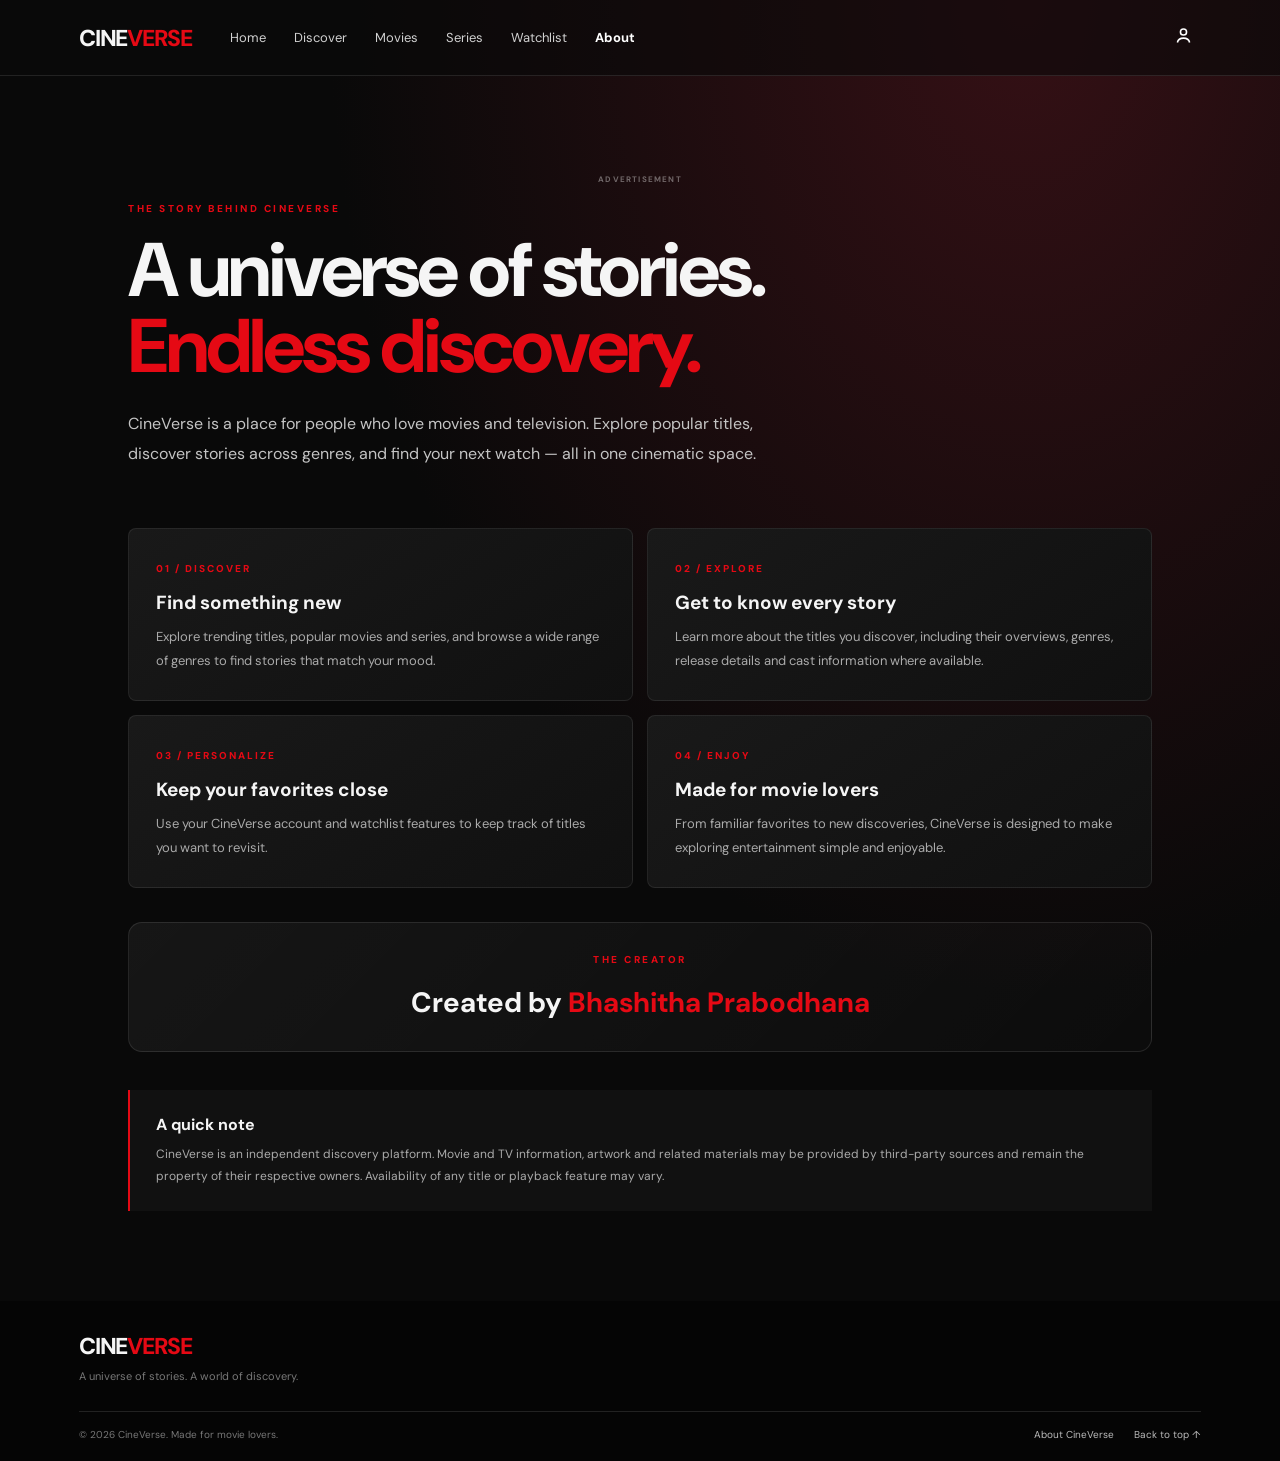
==== about.html @ 7f690346 "Style CineVerse creator credit" ====
<!doctype html>
<html lang="en">
<head>
  <meta charset="UTF-8">
  <meta name="viewport" content="width=device-width, initial-scale=1.0">
  <meta name="theme-color" content="#090909">
  <meta name="description" content="Learn about CineVerse, a place to discover movies, TV series and stories worth exploring.">
  <meta name="robots" content="index,follow">
  <title>About CineVerse | A Universe of Stories</title>
  <link rel="canonical" href="https://bprabod.github.io/CineVerse/about.html">
  <link rel="preconnect" href="https://fonts.googleapis.com">
  <link rel="preconnect" href="https://fonts.gstatic.com" crossorigin>
  <link href="https://fonts.googleapis.com/css2?family=DM+Sans:wght@400;500;600;700;800&display=swap" rel="stylesheet">
  <link rel="icon" type="image/svg+xml" href="favicon.svg?v=6">
  <link rel="stylesheet" href="style.css?v=about-page-1">
  <script defer src="native-ads.js?v=mobile-ad-layout-1"></script>

  <style>
    /* Keep About navigation on the same row as the CineVerse logo. */
    .about-header {
      display: flex;
      flex-wrap: nowrap;
      align-items: center;
      justify-content: flex-start;
      min-width: 0;
      gap: clamp(14px, 3vw, 48px);
    }
    .about-header > .brand { flex: 0 0 auto; }
    .about-header .main-nav {
      display: flex;
      flex: 1 1 auto;
      flex-wrap: nowrap;
      align-items: center;
      min-width: 0;
      margin: 0 auto 0 0;
      overflow-x: auto;
      overflow-y: hidden;
      white-space: nowrap;
      scrollbar-width: none;
    }
    .about-header .main-nav::-webkit-scrollbar { display: none; }
    .about-header .main-nav a:nth-child(3),
    .about-header .main-nav a:nth-child(4) { display: inline; }
    .about-header .header-actions { flex: 0 0 auto; margin-left: auto; }
    @media (max-width: 760px) {
      .about-header { gap: 14px; }
      .about-header .main-nav { gap: 14px; font-size: 11px; }
      .about-header .main-nav a:nth-child(3),
      .about-header .main-nav a:nth-child(4) { display: inline; }
    }
    .about-creator {
      margin: 34px 0;
      padding: 30px 24px;
      text-align: center;
      border: 1px solid rgba(255,255,255,.1);
      border-radius: 14px;
      background: linear-gradient(135deg, rgba(255,255,255,.055), rgba(255,255,255,.015));
    }
    .about-creator h2 { margin: 8px 0 0; font-size: clamp(20px, 3vw, 28px); }
    .about-creator h2 span { color: var(--accent, #e50914); }
    @media (max-width: 480px) {
      .about-header { gap: 10px; }
      .about-header .brand { font-size: 17px; letter-spacing: -1px; }
      .about-header .main-nav { gap: 12px; font-size: 10px; }
      .about-header .header-actions .icon-button { padding: 5px; }
    }
  </style>
</head>
<body class="about-page">
  <header class="about-header">
    <a class="brand" href="index.html" aria-label="CineVerse home">CINE<span>VERSE</span></a>
    <nav class="main-nav" aria-label="Main navigation">
      <a href="index.html">Home</a>
      <a href="index.html#trending">Discover</a>
      <a href="index.html#movies">Movies</a>
      <a href="index.html#series">Series</a>
      <a href="watchlist.html">Watchlist</a>
      <a class="active" href="about.html" aria-current="page">About</a>
    </nav>
    <div class="header-actions">
      <a class="icon-button" id="accountLink" href="account.html" aria-label="My profile" title="My profile"><svg viewBox="0 0 24 24" aria-hidden="true"><circle cx="12" cy="8" r="3.5"></circle><path d="M5 20c.8-3.4 3.2-5 7-5s6.2 1.6 7 5"></path></svg></a>
    </div>
  </header>
  <main class="about-main">
    <section class="about-intro">
      <p class="about-eyebrow">THE STORY BEHIND CINEVERSE</p>
      <h1>A universe of stories.<br><span>Endless discovery.</span></h1>
      <p class="about-lead">CineVerse is a place for people who love movies and television. Explore popular titles, discover stories across genres, and find your next watch — all in one cinematic space.</p>
    </section>
    <section class="about-grid" aria-label="About CineVerse">
      <article class="about-card">
        <span class="about-number">01 / DISCOVER</span>
        <h2>Find something new</h2>
        <p>Explore trending titles, popular movies and series, and browse a wide range of genres to find stories that match your mood.</p>
      </article>
      <article class="about-card">
        <span class="about-number">02 / EXPLORE</span>
        <h2>Get to know every story</h2>
        <p>Learn more about the titles you discover, including their overviews, genres, release details and cast information where available.</p>
      </article>
      <article class="about-card">
        <span class="about-number">03 / PERSONALIZE</span>
        <h2>Keep your favorites close</h2>
        <p>Use your CineVerse account and watchlist features to keep track of titles you want to revisit.</p>
      </article>
      <article class="about-card">
        <span class="about-number">04 / ENJOY</span>
        <h2>Made for movie lovers</h2>
        <p>From familiar favorites to new discoveries, CineVerse is designed to make exploring entertainment simple and enjoyable.</p>
      </article>
    </section>
    <section class="about-creator" aria-label="CineVerse creator">
      <p class="about-eyebrow">THE CREATOR</p>
      <h2>Created by <span>Bhashitha Prabodhana</span></h2>
    </section>
    <aside class="about-note">
      <h2>A quick note</h2>
      <p>CineVerse is an independent discovery platform. Movie and TV information, artwork and related materials may be provided by third-party sources and remain the property of their respective owners. Availability of any title or playback feature may vary.</p>
    </aside>
  </main>
  <footer class="site-footer">
  <a class="brand" href="index.html">CINE<span>VERSE</span></a>
  <p>A universe of stories. A world of discovery.</p>
  <div class="footer-bottom">
    <span>© <span class="cineverse-year"></span> CineVerse. Made for movie lovers.</span>
    <div class="footer-links"><a href="about.html">About CineVerse</a><a href="index.html#top">Back to top ↑</a></div>
  </div>
</footer>
<script>document.querySelectorAll(".cineverse-year").forEach(el => el.textContent = new Date().getFullYear());</script>
</body>
</html>
---- style.css ----
:root{color-scheme:dark;--bg:#090909;--panel:#151515;--panel-2:#202020;--text:#f5f5f5;--muted:#a3a3a3;--red:#e50914;--line:rgba(255,255,255,.1);font-family:"DM Sans",Arial,sans-serif}*{box-sizing:border-box}html{scroll-behavior:smooth;scroll-padding-top:90px}body{margin:0;background:var(--bg);color:var(--text);font-family:"DM Sans",Arial,sans-serif}a{color:inherit;text-decoration:none}button,input{font:inherit}.site-header{height:76px;padding:0 6.2%;display:flex;align-items:center;gap:54px;position:absolute;z-index:5;top:0;left:0;right:0;background:linear-gradient(180deg,rgba(0,0,0,.78),transparent)}.brand{font-size:23px;font-weight:800;letter-spacing:-1.3px;white-space:nowrap}.brand span{color:var(--red)}.main-nav{display:flex;gap:28px;color:#d1d1d1;font-size:13px}.main-nav a{transition:color .2s}.main-nav a:hover,.main-nav a.active{color:#fff}.main-nav a.active{font-weight:700}.header-actions{margin-left:auto;display:flex;align-items:center;gap:20px}.icon-button,.profile-button,.row-arrow,.dialog-close{border:0;color:#fff;cursor:pointer}.icon-button{background:none;padding:7px}.icon-button svg{width:21px;fill:none;stroke:currentColor;stroke-width:1.8}.profile-button{width:34px;height:34px;border-radius:9px;background:linear-gradient(135deg,#e50914,#7d1017);font-size:11px;font-weight:800}.hero{height:min(760px,91vh);min-height:610px;position:relative;display:flex;align-items:center;overflow:hidden}.hero-image{position:absolute;inset:0;background-image:url("https://image.tmdb.org/t/p/original/dZI4Ek4qc2Fib2G1zFkGhKKuc6j.jpg");background-position:center 48%;background-size:cover;transform:scale(1.02)}.hero-shade{position:absolute;inset:0;background:linear-gradient(90deg,#090909 0%,rgba(9,9,9,.92) 18%,rgba(9,9,9,.55) 49%,rgba(9,9,9,.08) 100%),linear-gradient(0deg,#090909 0%,transparent 38%,rgba(0,0,0,.15) 100%)}.hero-content{position:relative;z-index:1;margin:70px 0 0 8.1%;max-width:590px}.eyebrow,.section-kicker,.hero-kicker{font-size:10px;font-weight:800;letter-spacing:2.2px}.eyebrow{display:flex;align-items:center;gap:9px;color:#eee}.live-dot{height:7px;width:7px;background:var(--red);border-radius:50%;box-shadow:0 0 12px var(--red)}.hero-kicker{margin-top:35px;color:#c5c5c5}.hero h1{font-size:clamp(55px,7vw,94px);line-height:.93;letter-spacing:-5px;margin:14px 0 23px;font-weight:800}.hero h1 span{color:#e4e4e4}.hero-meta{display:flex;align-items:center;gap:13px;color:#d0d0d0;font-size:12px;flex-wrap:wrap}.match{color:#46d369;font-weight:800}.rating,.quality{border:1px solid #666;padding:2px 6px;font-size:10px}.hero-description{max-width:455px;color:#c5c5c5;font-size:14px;line-height:1.8;margin:18px 0 25px}.hero-buttons{display:flex;gap:12px;flex-wrap:wrap}.button{border:0;border-radius:4px;padding:12px 19px;display:inline-flex;align-items:center;justify-content:center;gap:11px;font-size:13px;font-weight:700;cursor:pointer;transition:transform .2s,background .2s}.button:hover{transform:translateY(-2px)}.button-primary{background:var(--red);color:#fff}.button-primary:hover{background:#f51b26}.button-secondary{background:rgba(109,109,110,.65);color:white}.button-secondary:hover{background:rgba(109,109,110,.9)}.play-symbol{font-size:13px}.info-symbol{border:1px solid #fff;border-radius:50%;width:16px;height:16px;display:grid;place-items:center;font-size:11px}.hero-side-note{position:absolute;right:6.2%;bottom:70px;color:#ddd;font-size:9px;letter-spacing:1.5px;writing-mode:vertical-rl;display:flex;gap:12px}.hero-side-note span{color:#999}.content-section{padding:35px 6.2% 22px}.section-heading{display:flex;align-items:end;justify-content:space-between;margin-bottom:18px}.section-kicker{color:#8f8f8f;font-size:9px;margin:0 0 7px;letter-spacing:1.8px}.section-heading h2{font-size:25px;letter-spacing:-.8px;margin:0;font-weight:700}.heading-arrow{color:var(--red);font-size:20px}.see-all{font-size:11px;color:#aaa;padding-bottom:4px}.see-all span{color:var(--red);margin-left:5px}.movie-row{display:grid;grid-auto-flow:column;grid-auto-columns:minmax(170px,1fr);grid-auto-columns:clamp(155px,17vw,225px);gap:13px;overflow-x:auto;overflow-y:hidden;padding:5px 2px 17px;scrollbar-width:none;scroll-snap-type:x mandatory}.movie-row::-webkit-scrollbar{display:none}.movie-card{min-width:0;position:relative;border-radius:5px;overflow:hidden;background:#171717;cursor:pointer;scroll-snap-align:start;transition:transform .25s,box-shadow .25s}.movie-card:hover{transform:scale(1.045);z-index:2;box-shadow:0 12px 30px #0009}.poster{width:100%;aspect-ratio:2/2.85;object-fit:cover;display:block;background:#222}.card-gradient{position:absolute;inset:40% 0 0;background:linear-gradient(transparent,rgba(0,0,0,.9))}.card-info{position:absolute;bottom:0;left:0;right:0;padding:14px 12px 12px}.card-info h3{font-size:13px;margin:0 0 6px}.card-info p{font-size:10px;color:#c2c2c2;margin:0}.card-top{position:absolute;top:9px;left:9px;background:var(--red);padding:4px 6px;border-radius:2px;font-size:8px;font-weight:800;letter-spacing:.7px}.row-controls{display:flex;gap:7px}.row-arrow{width:29px;height:29px;border-radius:50%;background:#202020;border:1px solid #383838}.row-arrow:hover{background:var(--red)}.site-footer{padding:30px 6.2% 20px;background:#050505}.site-footer>p{font-size:11px;color:#777;margin:8px 0 28px}.footer-bottom{border-top:1px solid #222;padding-top:16px;display:flex;justify-content:space-between;color:#777;font-size:10px}.footer-bottom a{color:#bbb}.search-section{display:flex;align-items:center;gap:13px;padding-top:20px}.search-section[hidden]{display:none}.search-label{font-size:12px;color:#bbb;white-space:nowrap}.search-section input{max-width:420px}.text-button{background:none;border:0;color:#aaa;cursor:pointer;font-size:11px}.movie-dialog{padding:0;border:1px solid #444;border-radius:9px;background:#141414;color:white;width:min(540px,calc(100% - 30px));max-width:none;overflow:hidden;box-shadow:0 20px 100px #000}.movie-dialog::backdrop{background:#000c;backdrop-filter:blur(5px)}.dialog-close{position:absolute;right:12px;top:12px;background:#111b;border-radius:50%;font-size:25px;width:34px;height:34px;z-index:2}.dialog-art{height:220px;background-size:cover;background-position:center;position:relative}.dialog-art:after{content:"";position:absolute;inset:40% 0 0;background:linear-gradient(transparent,#141414)}.dialog-copy{padding:0 25px 25px;position:relative;margin-top:-20px}.dialog-copy h2{font-size:28px;margin:7px 0 10px}.dialog-copy>p:not(.section-kicker){font-size:13px;line-height:1.7;color:#bbb}.dialog-copy .hero-meta{margin:14px 0 20px}.toast{position:fixed;bottom:24px;left:50%;transform:translate(-50%,20px);opacity:0;background:#f4f4f4;color:#111;padding:11px 17px;border-radius:5px;font-size:12px;z-index:10;transition:.25s;pointer-events:none}.toast.show{opacity:1;transform:translate(-50%,0)}.sr-only{position:absolute;width:1px;height:1px;padding:0;margin:-1px;overflow:hidden;clip:rect(0,0,0,0);white-space:nowrap;border:0}@media(min-width:1400px){.hero{height:780px}.content-section,.site-header,.site-footer{padding-left:max(6.2%,calc((100% - 1320px)/2));padding-right:max(6.2%,calc((100% - 1320px)/2))}}@media(max-width:760px){.site-header{height:65px;padding:0 5%;gap:22px}.brand{font-size:20px}.main-nav{gap:15px;font-size:11px}.main-nav a:nth-child(4){display:none}.header-actions{gap:9px}.hero{min-height:640px;height:82vh;align-items:end}.hero-image{background-position:58% center}.hero-shade{background:linear-gradient(0deg,#090909 0%,rgba(9,9,9,.86) 27%,rgba(9,9,9,.18) 100%),linear-gradient(90deg,rgba(0,0,0,.35),transparent)}.hero-content{margin:0 5% 65px}.hero h1{font-size:65px;letter-spacing:-3px}.hero-kicker{margin-top:25px}.hero-description{font-size:13px;max-width:390px}.hero-side-note{display:none}.content-section{padding:28px 5% 14px}.section-heading h2{font-size:21px}.movie-row{grid-auto-columns:clamp(145px,39vw,190px);gap:10px}.site-footer{padding-left:5%;padding-right:5%}}@media(max-width:480px){.main-nav{gap:12px}.main-nav a:nth-child(3){display:none}.hero h1{font-size:57px}.hero-content{margin-bottom:55px}.hero-meta{gap:9px;font-size:10px}.button{padding:11px 14px;font-size:12px}.footer-bottom{gap:10px;flex-wrap:wrap}}@media(prefers-reduced-motion:reduce){*,*::before,*::after{scroll-behavior:auto!important;transition:none!important;animation:none!important}}
/* NexStream player */
.dialog-actions{display:flex;gap:10px;flex-wrap:wrap}.stream-player{padding:0 25px 25px}.stream-player[hidden]{display:none}.stream-player-heading{display:flex;align-items:center;justify-content:space-between;gap:12px;margin-bottom:10px}.stream-player-heading h3{font-size:14px;margin:0}.stream-frame-wrap{position:relative;width:100%;aspect-ratio:16/9;background:#000;border-radius:5px;overflow:hidden}.stream-frame-wrap iframe{width:100%;height:100%;border:0;display:block}@media(max-width:480px){.dialog-actions .button{flex:1}.stream-player{padding:0 16px 18px}}

/* Dedicated title details page */
.detail-page{min-height:100vh;background:radial-gradient(ellipse at 75% 5%,#321014 0%,#090909 48%)}.detail-header{height:76px;padding:0 6.2%;display:flex;align-items:center;justify-content:space-between;border-bottom:1px solid var(--line);background:#09090999}.back-button{padding:10px 16px}.detail-main{max-width:1180px;margin:0 auto;padding:58px 28px 80px}.detail-layout{display:grid;grid-template-columns:minmax(210px,310px) 1fr;gap:48px;align-items:start;margin-top:20px}.detail-poster{width:100%;max-height:470px;object-fit:cover;border-radius:8px;box-shadow:0 18px 55px #0009;background:#181818}.detail-copy{padding-top:18px}.detail-copy h1{font-size:clamp(34px,5vw,60px);line-height:1.05;letter-spacing:-2px;margin:0 0 18px}.detail-overview{max-width:680px;color:#c1c1c1;font-size:15px;line-height:1.9;margin:25px 0}.detail-actions{display:flex;gap:12px;flex-wrap:wrap}.detail-player{margin-top:55px}.detail-player[hidden]{display:none}.player-heading{display:flex;align-items:center;justify-content:space-between;margin-bottom:14px}.player-heading h2{font-size:22px;margin:0}.detail-frame-wrap{width:100%;aspect-ratio:16/9;background:#000;border-radius:8px;overflow:hidden;box-shadow:0 15px 45px #0009}.detail-frame-wrap iframe{width:100%;height:100%;border:0;display:block}.detail-status{color:#bdbdbd;font-size:13px;margin-top:20px}@media(max-width:650px){.detail-header{padding:0 5%;height:68px}.detail-main{padding:35px 5% 60px}.detail-layout{grid-template-columns:115px 1fr;gap:20px}.detail-poster{max-height:210px}.detail-copy{padding-top:0}.detail-copy h1{font-size:27px;letter-spacing:-1px}.detail-overview{font-size:13px;line-height:1.7;margin:16px 0}.detail-meta{gap:8px}.detail-actions{gap:8px}.detail-actions .button{padding:10px 12px;font-size:11px}.detail-player{margin-top:35px}}@media(max-width:390px){.detail-layout{grid-template-columns:1fr}.detail-poster{width:145px;max-height:220px}}


/* Expanded movie and series information */
.detail-facts{display:grid;grid-template-columns:repeat(auto-fit,minmax(135px,1fr));gap:1px;margin:38px 0 48px;background:var(--line);border:1px solid var(--line);border-radius:8px;overflow:hidden}
.detail-fact{padding:16px;background:#111}
.detail-fact span{display:block;color:#8e8e8e;font-size:9px;font-weight:800;letter-spacing:1.3px;margin-bottom:8px}
.detail-fact strong{display:block;color:#eee;font-size:12px;line-height:1.5;font-weight:600}
.detail-extra{margin:0 0 48px}
.detail-section-heading{margin-bottom:18px}
.detail-section-heading h2{font-size:25px;letter-spacing:-.7px;margin:0}
.cast-grid{display:grid;grid-template-columns:repeat(auto-fill,minmax(125px,1fr));gap:16px}
.cast-card{min-width:0;background:#151515;border:1px solid #ffffff0d;border-radius:7px;overflow:hidden}
.cast-card img{display:block;width:100%;aspect-ratio:2/2.55;object-fit:cover;background:#222}
.cast-card div{padding:10px 11px 12px}
.cast-card h3{font-size:12px;line-height:1.4;margin:0 0 5px}
.cast-card p{font-size:10px;line-height:1.45;color:#999;margin:0}
.crew-list{display:grid;grid-template-columns:repeat(auto-fit,minmax(190px,1fr));gap:10px}
.crew-person{display:flex;flex-direction:column;gap:5px;padding:14px;background:#151515;border-radius:6px}
.crew-person span{font-size:10px;color:#999;text-transform:uppercase;letter-spacing:1px}
.crew-person strong{font-size:13px}
.detail-muted{color:#999;font-size:13px;line-height:1.6}
@media(max-width:650px){.detail-facts{margin:28px 0 38px;grid-template-columns:repeat(2,minmax(0,1fr))}.detail-extra{margin-bottom:38px}.detail-section-heading h2{font-size:21px}.cast-grid{grid-template-columns:repeat(3,minmax(0,1fr));gap:9px}.cast-card div{padding:8px}.cast-card h3{font-size:10px}.cast-card p{font-size:9px}}


/* CineVerse — redesigned title details experience */
.detail-page{
  background:#08090c;
  background-image:radial-gradient(ellipse at 78% 10%,rgba(145,20,30,.28),transparent 38%),linear-gradient(180deg,#101116 0%,#08090c 58%);
}
.detail-header{
  position:sticky;top:0;z-index:20;height:74px;padding:0 clamp(20px,6vw,88px);
  background:rgba(8,9,12,.82);backdrop-filter:blur(18px);
  border-bottom:1px solid rgba(255,255,255,.09);
}
.detail-header .brand{margin-left:auto;margin-right:auto;letter-spacing:1.4px}
.detail-header .back-button{background:rgba(255,255,255,.09);border:1px solid rgba(255,255,255,.12);border-radius:999px;padding:10px 17px}
.detail-main{max-width:1280px;padding:48px clamp(20px,5vw,64px) 90px}
.detail-main>.section-kicker{color:#ed5360;letter-spacing:2.8px;font-size:10px}
.detail-layout{
  position:relative;grid-template-columns:minmax(230px,340px) minmax(0,1fr);
  gap:clamp(28px,5vw,72px);align-items:center;margin-top:22px;
  padding:clamp(22px,4vw,48px);border:1px solid rgba(255,255,255,.09);
  border-radius:20px;background:linear-gradient(125deg,rgba(255,255,255,.075),rgba(255,255,255,.018));
  box-shadow:0 24px 80px rgba(0,0,0,.28);overflow:hidden;
}
.detail-layout:before{content:"";position:absolute;width:420px;height:420px;right:-180px;top:-240px;border-radius:50%;background:rgba(229,9,20,.13);filter:blur(55px);pointer-events:none}
.detail-poster{position:relative;z-index:1;width:100%;max-height:510px;aspect-ratio:2/3;object-fit:cover;border-radius:14px;border:1px solid rgba(255,255,255,.16);box-shadow:0 25px 65px rgba(0,0,0,.55)}
.detail-copy{position:relative;z-index:1;padding:0}
.detail-copy h1{font-size:clamp(38px,5.4vw,72px);line-height:1.02;letter-spacing:-2.8px;margin:0 0 20px;max-width:850px}
.detail-copy .hero-meta{gap:11px;font-size:12px;color:#d3d4da}
.detail-copy .hero-meta>span{padding:7px 10px;border-radius:6px;background:rgba(255,255,255,.07);border:1px solid rgba(255,255,255,.08)}
.detail-copy .hero-meta .match{color:#6ee79a}
.detail-copy .hero-meta .rating{border-color:rgba(255,255,255,.2)}
.detail-overview{max-width:720px;color:#c3c5cd;font-size:15px;line-height:1.9;margin:26px 0 30px}
.detail-actions{gap:12px}
.detail-actions .button{min-height:46px;padding:13px 21px;border-radius:7px}
.detail-actions .button-primary{box-shadow:0 8px 26px rgba(229,9,20,.24)}
.detail-actions .button-secondary{background:rgba(255,255,255,.1);border:1px solid rgba(255,255,255,.12)}
.detail-facts{gap:10px;margin:30px 0 58px;background:none;border:0;border-radius:0;overflow:visible}
.detail-fact{min-height:88px;padding:17px 18px;background:rgba(255,255,255,.045);border:1px solid rgba(255,255,255,.08);border-radius:10px}
.detail-fact span{color:#ed6872;font-size:9px;letter-spacing:1.5px}
.detail-fact strong{font-size:13px;color:#f0f0f2}
.detail-extra{margin:0 0 58px}
.detail-section-heading{display:flex;align-items:end;justify-content:space-between;margin-bottom:22px}
.detail-section-heading .section-kicker{color:#ed5360}
.detail-section-heading h2{font-size:30px;letter-spacing:-.8px}
.cast-grid{grid-template-columns:repeat(auto-fill,minmax(145px,1fr));gap:15px}
.cast-card{background:#111319;border:1px solid rgba(255,255,255,.09);border-radius:11px;transition:transform .2s,border-color .2s,box-shadow .2s}
.cast-card:hover{transform:translateY(-5px);border-color:rgba(229,9,20,.45);box-shadow:0 14px 32px rgba(0,0,0,.28)}
.cast-card img{aspect-ratio:3/3.7;object-position:center 25%}
.cast-card div{padding:12px 13px 14px}
.cast-card h3{font-size:12px;line-height:1.45;color:#f4f4f5}
.cast-card p{font-size:10px;color:#a4a6af;line-height:1.5}
.crew-list{grid-template-columns:repeat(auto-fit,minmax(210px,1fr));gap:12px}
.crew-person{padding:17px 18px;background:rgba(255,255,255,.045);border:1px solid rgba(255,255,255,.08);border-radius:10px;gap:7px}
.crew-person span{color:#ed6872;font-size:9px;letter-spacing:1.4px}
.crew-person strong{font-size:13px;color:#f2f2f4}
.detail-player{margin-top:65px;padding:25px;border:1px solid rgba(255,255,255,.1);border-radius:16px;background:rgba(255,255,255,.04)}
.player-heading h2{font-size:23px}
.detail-frame-wrap{border:1px solid rgba(255,255,255,.12);border-radius:10px}
.detail-status{padding:12px 15px;border-radius:8px;background:rgba(255,255,255,.05)}
.detail-muted{padding:18px 0;color:#a8aab3}
#trailerLink{border-radius:7px}
@media(max-width:760px){
  .detail-header{height:66px;padding:0 5%}
  .detail-main{padding:30px 5% 65px}
  .detail-layout{grid-template-columns:145px minmax(0,1fr);gap:20px;padding:18px;border-radius:14px}
  .detail-poster{max-height:225px;border-radius:9px}
  .detail-copy h1{font-size:clamp(25px,6vw,36px);letter-spacing:-1px;margin-bottom:12px}
  .detail-copy .hero-meta{gap:6px;font-size:10px}
  .detail-copy .hero-meta>span{padding:5px 7px}
  .detail-overview{font-size:12px;line-height:1.65;margin:14px 0 17px}
  .detail-actions{gap:7px}
  .detail-actions .button{min-height:39px;padding:9px 11px;font-size:10px}
  .detail-facts{gap:8px;margin:22px 0 42px}
  .detail-fact{min-height:76px;padding:13px}
  .detail-section-heading h2{font-size:24px}
  .cast-grid{grid-template-columns:repeat(3,minmax(0,1fr));gap:9px}
  .cast-card div{padding:8px}
  .cast-card h3{font-size:10px}
  .cast-card p{font-size:9px}
  .detail-extra{margin-bottom:42px}
  .detail-player{padding:14px;margin-top:42px}
}
@media(max-width:430px){
  .detail-layout{grid-template-columns:1fr}
  .detail-poster{width:150px;max-height:225px}
  .detail-copy h1{font-size:32px}
  .detail-copy .hero-meta{font-size:10px}
  .detail-overview{font-size:13px}
  .detail-actions .button{font-size:11px;padding:10px 13px}
}


/* TV season and episode picker */
.tv-episode-picker{margin-top:26px;padding:22px;border:1px solid rgba(255,255,255,.1);border-radius:13px;background:linear-gradient(135deg,rgba(255,255,255,.065),rgba(255,255,255,.025))}
.tv-episode-picker[hidden]{display:none}
.tv-picker-heading{margin-bottom:17px}
.tv-picker-heading h2{font-size:21px;margin:0;letter-spacing:-.5px}
.tv-picker-controls{display:grid;grid-template-columns:minmax(130px,.8fr) minmax(180px,1.3fr) auto;gap:12px;align-items:end}
.tv-picker-controls label{display:flex;flex-direction:column;gap:8px;color:#b7b8c0;font-size:10px;font-weight:700;letter-spacing:.8px;text-transform:uppercase}
.tv-picker-controls select{width:100%;min-height:44px;padding:0 12px;border-radius:7px;border:1px solid rgba(255,255,255,.14);background:#17191f;color:#f4f4f5;font:inherit;font-size:12px;letter-spacing:0;text-transform:none;outline:none}
.tv-picker-controls select:focus{border-color:#ed5360}
.tv-picker-controls button{min-height:44px;white-space:nowrap}
.tv-episode-picker .detail-muted{padding:8px 0 0;margin:0;font-size:11px}
@media(max-width:650px){.tv-episode-picker{padding:16px;margin-top:20px}.tv-picker-controls{grid-template-columns:1fr 1fr}.tv-picker-controls button{grid-column:1/-1;width:100%}}
@media(max-width:390px){.tv-picker-controls{grid-template-columns:1fr}}


/* Keep the title details page visually consistent with the CineVerse home page */
.detail-page{
  min-height:100vh;
  background:var(--bg);
  background-image:none;
}
.detail-site-header{
  position:sticky;
  top:0;
  left:auto;
  right:auto;
  height:76px;
  padding:0 6.2%;
  background:rgba(9,9,9,.96);
  border-bottom:1px solid var(--line);
  backdrop-filter:blur(12px);
}
.detail-site-header .brand{margin:0;letter-spacing:-1.3px}
.detail-site-header .main-nav{margin-right:auto}
.detail-site-header .icon-button{display:grid;place-items:center}
.detail-site-header .profile-button{display:grid;place-items:center}
.detail-main{
  max-width:1320px;
  margin:0 auto;
  padding:42px 6.2% 80px;
}
.detail-main>.section-kicker{color:#999;letter-spacing:2px}
.detail-layout{
  grid-template-columns:minmax(220px,300px) minmax(0,1fr);
  gap:clamp(28px,5vw,64px);
  align-items:center;
  margin-top:20px;
  padding:0;
  border:0;
  border-radius:0;
  background:none;
  box-shadow:none;
  overflow:visible;
}
.detail-layout:before{display:none}
.detail-poster{
  position:relative;
  z-index:auto;
  width:100%;
  max-height:450px;
  aspect-ratio:2/3;
  object-fit:cover;
  border:0;
  border-radius:5px;
  box-shadow:0 18px 45px #0009;
}
.detail-copy{position:relative;z-index:auto;padding:0}
.detail-copy h1{
  font-size:clamp(38px,5vw,70px);
  line-height:1;
  letter-spacing:-2.8px;
  margin:0 0 20px;
}
.detail-copy .hero-meta{gap:13px;font-size:12px;color:#d0d0d0}
.detail-copy .hero-meta>span{
  padding:0;
  border:0;
  border-radius:0;
  background:none;
}
.detail-copy .hero-meta .match{color:#46d369}
.detail-copy .hero-meta .rating{border:1px solid #666;padding:2px 6px}
.detail-overview{
  max-width:680px;
  color:#c5c5c5;
  font-size:14px;
  line-height:1.8;
  margin:23px 0 27px;
}
.detail-actions{gap:10px}
.detail-actions .button{min-height:42px;padding:12px 19px;border-radius:4px}
.detail-actions .button-primary{box-shadow:none}
.detail-actions .button-secondary{background:rgba(109,109,110,.65);border:0}
.detail-facts{
  grid-template-columns:repeat(auto-fit,minmax(145px,1fr));
  gap:1px;
  margin:42px 0 54px;
  background:var(--line);
  border:1px solid var(--line);
  border-radius:5px;
  overflow:hidden;
}
.detail-fact{
  min-height:82px;
  padding:16px;
  background:#151515;
  border:0;
  border-radius:0;
}
.detail-fact span{color:#999;font-size:9px;letter-spacing:1.3px}
.detail-fact strong{font-size:12px;color:#eee}
.detail-extra{margin:0 0 52px}
.detail-section-heading{display:block;margin-bottom:18px}
.detail-section-heading .section-kicker{color:#999}
.detail-section-heading h2{font-size:25px;letter-spacing:-.8px}
.cast-grid{grid-template-columns:repeat(auto-fill,minmax(135px,1fr));gap:13px}
.cast-card{
  background:#151515;
  border:1px solid rgba(255,255,255,.07);
  border-radius:5px;
  box-shadow:none;
}
.cast-card:hover{transform:translateY(-3px);border-color:rgba(229,9,20,.4);box-shadow:0 10px 25px #0008}
.cast-card img{aspect-ratio:2/2.55;object-position:center 25%}
.cast-card div{padding:10px 11px 12px}
.cast-card h3{font-size:12px;color:#f4f4f5}
.cast-card p{font-size:10px;color:#999}
.crew-list{grid-template-columns:repeat(auto-fit,minmax(190px,1fr));gap:10px}
.crew-person{
  padding:14px 16px;
  background:#151515;
  border:1px solid rgba(255,255,255,.07);
  border-radius:5px;
}
.crew-person span{color:#999;font-size:9px}
.crew-person strong{font-size:12px;color:#eee}
.detail-player{
  margin-top:55px;
  padding:22px;
  border:1px solid var(--line);
  border-radius:7px;
  background:#111;
}
.player-heading h2{font-size:22px}
.detail-frame-wrap{border:0;border-radius:5px}
.detail-status{background:#151515;border-radius:5px}
.detail-muted{color:#999}
.tv-episode-picker{
  border:1px solid var(--line);
  border-radius:7px;
  background:#151515;
}
.tv-picker-controls select{background:#090909;border-color:#444}
.tv-picker-controls select:focus{border-color:var(--red)}
@media(max-width:760px){
  .detail-site-header{height:65px;padding:0 5%;gap:22px}
  .detail-site-header .brand{font-size:20px}
  .detail-site-header .main-nav{gap:15px;font-size:11px}
  .detail-main{padding:30px 5% 65px}
  .detail-layout{grid-template-columns:145px minmax(0,1fr);gap:20px;padding:0}
  .detail-poster{max-height:225px;border-radius:5px}
  .detail-copy h1{font-size:clamp(25px,6vw,36px);letter-spacing:-1px;margin-bottom:12px}
  .detail-copy .hero-meta{gap:9px;font-size:10px}
  .detail-copy .hero-meta>span{padding:0}
  .detail-overview{font-size:12px;line-height:1.65;margin:14px 0 17px}
  .detail-actions{gap:7px}
  .detail-actions .button{min-height:39px;padding:9px 11px;font-size:10px}
  .detail-facts{gap:1px;margin:26px 0 40px;grid-template-columns:repeat(2,minmax(0,1fr))}
  .detail-fact{min-height:72px;padding:12px}
  .detail-section-heading h2{font-size:21px}
  .cast-grid{grid-template-columns:repeat(3,minmax(0,1fr));gap:9px}
  .cast-card div{padding:8px}
  .cast-card h3{font-size:10px}
  .cast-card p{font-size:9px}
  .detail-extra{margin-bottom:40px}
  .detail-player{padding:14px;margin-top:38px}
}
@media(max-width:480px){
  .detail-site-header .main-nav a:nth-child(3),
  .detail-site-header .main-nav a:nth-child(4){display:none}
  .detail-layout{grid-template-columns:1fr}
  .detail-poster{width:145px;max-height:218px}
  .detail-copy h1{font-size:32px}
  .detail-copy .hero-meta{font-size:10px}
  .detail-overview{font-size:13px}
  .detail-actions .button{font-size:11px;padding:10px 13px}
}


/* Homepage search — styled to match the CineVerse interface */
.search-section{
  display:flex;
  align-items:center;
  gap:14px;
  padding:24px 6.2%;
  background:linear-gradient(90deg,rgba(229,9,20,.09),rgba(21,21,21,.96) 34%,rgba(21,21,21,.96));
  border-top:1px solid rgba(255,255,255,.06);
  border-bottom:1px solid rgba(255,255,255,.08);
}
.search-section[hidden]{display:none}
.search-label{
  color:#eee;
  font-size:12px;
  font-weight:700;
  letter-spacing:.2px;
}
.search-section input{
  display:block;
  width:min(100%,560px);
  max-width:none;
  min-width:0;
  height:46px;
  padding:0 16px;
  color:#f5f5f5;
  background:#090909;
  border:1px solid #454545;
  border-radius:4px;
  outline:none;
  font:500 13px "DM Sans",Arial,sans-serif;
  transition:border-color .2s,box-shadow .2s,background .2s;
}
.search-section input::placeholder{color:#858585}
.search-section input:focus{
  border-color:var(--red);
  background:#101010;
  box-shadow:0 0 0 3px rgba(229,9,20,.13);
}
.search-section input::-webkit-search-cancel-button{cursor:pointer}
.search-section .text-button{
  padding:10px 12px;
  color:#c5c5c5;
  border:1px solid rgba(255,255,255,.13);
  border-radius:4px;
  transition:background .2s,color .2s;
}
.search-section .text-button:hover{background:#292929;color:#fff}
@media(max-width:760px){
  .search-section{padding:18px 5%;gap:9px;flex-wrap:wrap}
  .search-label{width:100%}
  .search-section input{flex:1;width:auto;height:43px}
  .search-section .text-button{height:43px}
}


/* Fullscreen playback */
.player-controls{display:flex;align-items:center;gap:18px}
#fullscreenButton{color:#fff;padding:9px 12px;border:1px solid rgba(255,255,255,.2);border-radius:5px}
#fullscreenButton:hover{background:rgba(255,255,255,.1)}
.detail-frame-wrap:fullscreen,
.detail-frame-wrap:-webkit-full-screen{
  width:100vw;height:100vh;max-width:none;aspect-ratio:auto;
  border:0;border-radius:0;background:#000;display:flex;align-items:center;justify-content:center;
}
.detail-frame-wrap:fullscreen iframe,
.detail-frame-wrap:-webkit-full-screen iframe{width:100%;height:100%;border:0}
@media(max-width:480px){.player-controls{gap:8px}}

/* Make the sign-up mode link clearly visible on the auth page */
#modePrompt a{color:#ff4b55;text-decoration:underline;text-decoration-thickness:1px;text-underline-offset:3px;font-weight:700;cursor:pointer;transition:color .2s ease}
#modePrompt a:hover,#modePrompt a:focus-visible{color:#fff;text-decoration-thickness:2px;outline-offset:3px}

/* Shared full navigation for account and My List pages */
.member-site-header{
  position:sticky;top:0;left:auto;right:auto;height:auto;min-height:76px;
  padding:0 6.2%;display:grid;grid-template-columns:auto 1fr auto;
  grid-template-rows:76px;align-items:center;gap:28px;
  background:rgba(9,9,9,.97);border-bottom:1px solid var(--line);
  backdrop-filter:blur(12px);
}
.member-site-header .main-nav{display:flex;gap:clamp(12px,2.2vw,28px);flex-wrap:nowrap;white-space:nowrap}
.member-site-header .header-actions{margin-left:0}
@media(max-width:760px){
 .member-site-header{grid-template-columns:1fr auto;grid-template-rows:58px 42px;gap:0 12px;padding:0 5%}
 .member-site-header .brand{grid-column:1;grid-row:1;font-size:20px}
 .member-site-header .header-actions{grid-column:2;grid-row:1}
 .member-site-header .main-nav{grid-column:1/-1;grid-row:2;width:100%;overflow-x:auto;gap:22px;padding:0 0 10px;font-size:11px;scrollbar-width:none}
 .member-site-header .main-nav::-webkit-scrollbar{display:none}
}


/* Compact Netflix-inspired carousel controls; keep text from expanding the hero layout. */
.hero-carousel-controls{
  position:absolute;right:6.2%;bottom:42px;z-index:10;
  display:flex;align-items:center;gap:9px;
  color:#ddd;font-size:9px;line-height:1;letter-spacing:1px;
  pointer-events:auto;white-space:nowrap;
}
.hero-carousel-controls button{
  appearance:none;width:28px;height:28px;min-width:28px;min-height:28px;
  padding:0;border:1px solid #ffffff70;border-radius:50%;
  background:rgba(9,9,9,.72);color:#fff;font:500 16px/1 Arial,sans-serif;
  display:grid;place-items:center;cursor:pointer;
  transition:background .2s,border-color .2s,transform .2s;
}
.hero-carousel-controls button:hover,
.hero-carousel-controls button:focus-visible{
  background:var(--red);border-color:var(--red);transform:scale(1.06);
  outline:none;
}
#heroSlideCount{display:block;min-width:35px;text-align:center;font-size:9px;line-height:1;color:#ddd}
.hero-image{transition:opacity .42s ease,transform 8s ease}
.hero-image.is-changing{opacity:.22;transform:scale(1.035)}
.hero-content{transition:opacity .28s ease,transform .28s ease}
.hero-content.is-changing{opacity:.25;transform:translateY(9px)}
@media(max-width:700px){
  .hero-carousel-controls{right:5%;bottom:22px;gap:7px}
  .hero-carousel-controls button{width:26px;height:26px;min-width:26px;min-height:26px;font-size:15px}
  #heroSlideCount{min-width:32px;font-size:8px}
}


/* Final homepage polish: make featured transitions clearly visible and keep card titles compact. */
.card-info{padding:11px 10px 10px}
.card-info h3{font-size:12px;line-height:1.25;display:-webkit-box;-webkit-box-orient:vertical;-webkit-line-clamp:2;overflow:hidden;min-height:30px;overflow-wrap:anywhere}
.card-info p{font-size:9px;line-height:1.3;white-space:nowrap;overflow:hidden;text-overflow:ellipsis}
.hero-image{will-change:opacity,transform,filter;transition:opacity .65s ease,transform .65s ease,filter .65s ease}
.hero-image.is-changing{opacity:0;transform:scale(1.07);filter:blur(4px)}
.hero-content{will-change:opacity,transform,filter;transition:opacity .48s ease,transform .48s ease,filter .48s ease}
.hero-content.is-changing{opacity:0;transform:translateY(16px);filter:blur(3px)}
@media(max-width:700px){.card-info h3{font-size:11px;min-height:28px}.card-info{padding:9px 8px 8px}}

/* Long featured titles shrink automatically to stay inside the hero layout. */
.hero h1.is-long-title{
  font-size:clamp(30px,min(5.2vw,var(--hero-title-size,78px)),78px);
  line-height:1.04;letter-spacing:-2.4px;max-width:760px;
  overflow-wrap:anywhere;
}
@media(max-width:760px){
  .hero h1.is-long-title{
    font-size:clamp(29px,min(7vw,var(--hero-title-size,52px)),52px);
    line-height:1.05;letter-spacing:-1.5px;max-width:100%;
  }
}


/* Keep Watchlist actions above the poster link so they are always tappable. */
.watchlist-card > .watchlist-poster-link{
  display:block;
  position:relative;
  z-index:1;
}
.watchlist-card .card-gradient,
.watchlist-card .card-info{
  pointer-events:none;
}
.watchlist-card > .remove-title{
  position:relative;
  z-index:4;
  display:block;
  width:100%;
  min-height:42px;
  margin:0;
  border:0;
  border-top:1px solid rgba(255,255,255,.1);
  border-radius:0;
  background:#252525;
  color:#fff;
  font-size:12px;
  font-weight:700;
  cursor:pointer;
  pointer-events:auto;
  touch-action:manipulation;
}
.watchlist-card > .remove-title:hover:not(:disabled){
  background:#b20d16;
}
.watchlist-card > .remove-title:disabled{
  opacity:.65;
  cursor:wait;
}
.button.watchlist-saved{
  background:#292929;
  border:1px solid rgba(255,255,255,.2);
}


/* Responsive Watchlist grid: show saved titles as a proper collection. */
.watchlist-grid{
  display:grid;
  grid-template-columns:repeat(auto-fill,minmax(165px,1fr));
  gap:18px;
  align-items:start;
  overflow:visible;
  padding:8px 2px 28px;
}
.watchlist-grid .watchlist-card{
  min-width:0;
  position:relative;
  display:flex;
  flex-direction:column;
  overflow:hidden;
  border:1px solid rgba(255,255,255,.08);
  border-radius:8px;
  background:#171717;
}
.watchlist-grid .watchlist-poster-link{
  display:block;
  position:relative;
  z-index:1;
  min-width:0;
  color:inherit;
  text-decoration:none;
}
.watchlist-grid .poster{
  width:100%;
  aspect-ratio:2/2.85;
  object-fit:cover;
}
.watchlist-grid .card-gradient,
.watchlist-grid .card-info{pointer-events:none}
.watchlist-grid .remove-title{
  position:relative;
  z-index:3;
  display:block;
  width:100%;
  min-height:42px;
  margin:0;
  border:0;
  border-top:1px solid rgba(255,255,255,.1);
  border-radius:0;
  background:#252525;
  color:#fff;
  font-size:12px;
  font-weight:700;
  cursor:pointer;
  pointer-events:auto;
  touch-action:manipulation;
}
.watchlist-grid .remove-title:hover:not(:disabled){background:#b20d16}
.watchlist-grid .remove-title:disabled{opacity:.65;cursor:wait}
@media(max-width:600px){
  .watchlist-grid{grid-template-columns:repeat(2,minmax(0,1fr));gap:12px}
}


/* Watchlist reuses the exact horizontal movie-card rail used on Home. */
.watchlist-grid{
  display:grid;
  grid-auto-flow:column;
  grid-auto-columns:clamp(155px,17vw,225px);
  gap:13px;
  overflow-x:auto;
  overflow-y:hidden;
  padding:5px 2px 17px;
  scrollbar-width:none;
  scroll-snap-type:x mandatory;
}
.watchlist-grid::-webkit-scrollbar{display:none}
.watchlist-grid .watchlist-card{
  min-width:0;
  position:relative!important;
  isolation:isolate;
  overflow:hidden;
}
.watchlist-grid .watchlist-poster-link{display:block;position:relative;z-index:1;color:inherit;text-decoration:none}
.watchlist-grid .watchlist-remove{
  position:absolute!important;z-index:20!important;top:8px!important;right:8px!important;
  pointer-events:auto!important;
  width:32px!important;height:32px!important;min-width:32px!important;min-height:32px!important;
  padding:0!important;margin:0!important;border:1px solid #ffffff70!important;border-radius:50%!important;
  background:rgba(10,10,10,.88)!important;color:#fff!important;
  font-size:0!important;line-height:1!important;font-weight:400!important;
  display:flex!important;align-items:center!important;justify-content:center!important;
  cursor:pointer!important;box-shadow:0 2px 10px #0009!important;
  transition:background .2s,transform .2s!important;
}
.watchlist-grid .watchlist-remove::before{
  content:"×";display:block;font-family:Arial,sans-serif;font-size:25px;font-weight:300;
  line-height:1;transform:translateY(-1px);
}
.watchlist-grid .watchlist-remove:hover:not(:disabled){background:var(--red)!important;transform:scale(1.08)}
.watchlist-grid .watchlist-remove:disabled{opacity:.65;cursor:wait}
@media(max-width:600px){
  .watchlist-grid{grid-auto-columns:clamp(145px,42vw,190px);gap:11px}
}


/* TMDB upcoming release countdowns across CineVerse. */
.release-countdown-badge{position:absolute;z-index:3;top:38px;left:8px;right:8px;display:block;width:max-content;max-width:calc(100% - 16px);padding:5px 7px;border:1px solid rgba(255,255,255,.22);border-radius:3px;background:rgba(8,8,8,.88);color:#fff;font-size:8px;font-weight:800;letter-spacing:.35px;line-height:1.25;white-space:normal;box-shadow:0 2px 10px #0008}
.release-countdown-inline{display:inline-block;padding:4px 7px;border-radius:3px;background:rgba(229,9,20,.16);border:1px solid rgba(229,9,20,.55);color:#ff777d;font-size:10px;font-weight:800;letter-spacing:.35px}
.release-countdown-detail{display:inline-block;margin:12px 0 0;padding:9px 12px;border:1px solid rgba(229,9,20,.55);border-radius:5px;background:rgba(229,9,20,.12);color:#ff777d;font-size:12px;font-weight:800;letter-spacing:.45px}
.release-countdown-detail[hidden]{display:none}


/* Auth recovery action: reveal only after an invalid sign-in and match CineVerse styling. */
#modePrompt{
  display:flex;
  flex-direction:column;
  align-items:flex-start;
  gap:12px;
  margin-top:18px;
  color:rgba(255,255,255,.72);
  font-size:13px;
}
#modePrompt .auth-create-prompt{display:block}
#modePrompt a:not(.forgot-password-action){
  color:#fff;
  font-weight:700;
  text-decoration:none;
}
#modePrompt a:not(.forgot-password-action):hover{color:#ff555d}
#modePrompt .forgot-password-action{
  display:inline-flex;
  align-items:center;
  justify-content:center;
  min-height:40px;
  padding:0 17px;
  border:1px solid rgba(229,9,20,.65);
  border-radius:5px;
  background:linear-gradient(135deg,rgba(229,9,20,.2),rgba(229,9,20,.08));
  color:#ff777d;
  font-size:12px;
  font-weight:800;
  letter-spacing:.35px;
  text-decoration:none;
  box-shadow:0 4px 16px rgba(229,9,20,.12);
  transition:background .2s ease,border-color .2s ease,transform .2s ease,box-shadow .2s ease;
}
#modePrompt .forgot-password-action::before{
  content:"↻";
  margin-right:8px;
  font-size:16px;
  line-height:1;
}
#modePrompt .forgot-password-action:hover{
  background:rgba(229,9,20,.24);
  border-color:#e50914;
  color:#fff;
  transform:translateY(-1px);
  box-shadow:0 6px 20px rgba(229,9,20,.22);
}


/* Refined CineVerse password-recovery button */
#modePrompt .forgot-password-action{
  position:relative;
  display:inline-flex;
  align-items:center;
  justify-content:center;
  gap:10px;
  min-height:44px;
  padding:0 21px;
  border:1px solid transparent;
  border-radius:999px;
  background:
    linear-gradient(115deg,rgba(20,20,22,.98),rgba(10,10,12,.96)) padding-box,
    linear-gradient(110deg,#8d0710,#f02b38 48%,#ff858b) border-box;
  color:#fff;
  font-size:12px;
  font-weight:800;
  letter-spacing:.55px;
  text-decoration:none;
  box-shadow:0 5px 20px rgba(229,9,20,.16),inset 0 1px 0 rgba(255,255,255,.06);
  transition:transform .22s ease,box-shadow .22s ease,background .22s ease;
}
#modePrompt .forgot-password-action::before{
  content:"✦";
  display:inline-grid;
  place-items:center;
  width:21px;
  height:21px;
  border-radius:50%;
  background:rgba(229,9,20,.18);
  color:#ff737b;
  font-size:13px;
  line-height:1;
  margin:0;
}
#modePrompt .forgot-password-action:hover,
#modePrompt .forgot-password-action:focus-visible{
  background:
    linear-gradient(115deg,rgba(43,12,15,.98),rgba(18,10,12,.98)) padding-box,
    linear-gradient(110deg,#e50914,#ff858b) border-box;
  color:#fff;
  transform:translateY(-2px);
  box-shadow:0 9px 25px rgba(229,9,20,.28),inset 0 1px 0 rgba(255,255,255,.08);
  outline:0;
}
#modePrompt .forgot-password-action:focus-visible{
  outline:2px solid rgba(255,110,118,.75);
  outline-offset:3px;
}
@media(prefers-reduced-motion:reduce){
  #modePrompt .forgot-password-action{transition:none}
}


/* Minimal, clean password recovery action */
#modePrompt .forgot-password-action{
  display:inline-flex;
  align-items:center;
  justify-content:center;
  min-height:36px;
  padding:0 14px;
  border:1px solid rgba(255,255,255,.18);
  border-radius:7px;
  background:rgba(255,255,255,.045);
  color:#f2f2f2;
  font-size:12px;
  font-weight:650;
  letter-spacing:.1px;
  text-decoration:none;
  box-shadow:none;
  transition:background .18s ease,border-color .18s ease,color .18s ease;
}
#modePrompt .forgot-password-action::before{content:none}
#modePrompt .forgot-password-action:hover,
#modePrompt .forgot-password-action:focus-visible{
  background:rgba(229,9,20,.12);
  border-color:rgba(229,9,20,.65);
  color:#fff;
  transform:none;
  box-shadow:none;
  outline-offset:3px;
}


/* Ultra-minimal password recovery link */
#modePrompt .forgot-password-action{
  display:inline-flex;
  align-items:center;
  min-height:0;
  padding:2px 0;
  border:0;
  border-radius:0;
  background:transparent;
  color:rgba(255,255,255,.62);
  font-size:12px;
  font-weight:500;
  letter-spacing:0;
  text-decoration:none;
  box-shadow:none;
  transition:color .16s ease;
}
#modePrompt .forgot-password-action::before{content:none}
#modePrompt .forgot-password-action:hover,
#modePrompt .forgot-password-action:focus-visible{
  background:transparent;
  border:0;
  color:#ff5b64;
  transform:none;
  box-shadow:none;
  text-decoration:underline;
  text-underline-offset:3px;
  outline-offset:3px;
}


/* Password visibility control — clean text-button design */
.password-field{position:relative;display:block;width:100%;min-width:0}
.password-field input{box-sizing:border-box;width:100%;padding-right:72px!important}
.password-field .password-visibility-toggle{
  position:absolute;top:50%;right:12px;transform:translateY(-50%);
  display:inline-flex;align-items:center;justify-content:center;
  min-width:0;height:auto;margin:0;padding:2px 0;
  border:0;border-radius:0;background:transparent;color:#d8d8d8;
  font:600 11px/1 "DM Sans",Arial,sans-serif;letter-spacing:.25px;cursor:pointer;
  box-shadow:none;transition:color .18s ease;
}
.password-field .password-visibility-toggle:hover{
  border:0;background:transparent;color:#fff;text-decoration:underline;text-underline-offset:3px;
}
.password-field .password-visibility-toggle:focus-visible{outline:2px solid #e50914;outline-offset:2px}
.password-field[hidden]{display:none!important}
.header-actions [hidden]{display:none!important}

/* END password visibility control */
/* Watchlist guest sign-in notice */
.watchlist-signin-title{display:block;color:#fff;font-size:18px;font-weight:750;margin-bottom:7px}
.watchlist-signin-copy{display:block;color:rgba(255,255,255,.68);font-size:13px;margin-bottom:14px}
.watchlist-signin-link{display:inline-flex;align-items:center;justify-content:center;padding:9px 16px;border-radius:4px;background:var(--red,#e50914);color:#fff;text-decoration:none;font-size:12px;font-weight:750}
.watchlist-signin-link:hover{filter:brightness(1.12)}


/* Account deletion controls */
.account-danger-zone{
  display:flex;align-items:center;justify-content:space-between;gap:24px;
  margin-top:24px;padding:24px 25px;border:1px solid rgba(229,9,20,.28);
  border-radius:8px;background:linear-gradient(115deg,rgba(229,9,20,.075),rgba(21,21,21,.96) 42%);
}
.account-danger-zone h2{margin:0 0 8px;font-size:19px;letter-spacing:-.3px}
.account-danger-copy{margin:0;color:#aaa;font-size:12px;line-height:1.7}
.account-delete-button{background:#8f1018;color:#fff;border:1px solid rgba(255,110,118,.35)}
.account-delete-button:hover:not(:disabled){background:#c20f1a}
.account-delete-button:disabled{opacity:.55;cursor:wait;transform:none}
.account-delete-dialog{
  width:min(440px,calc(100% - 28px));max-width:none;padding:28px;
  border:1px solid rgba(255,255,255,.14);border-radius:12px;
  background:#151515;color:#f5f5f5;box-shadow:0 24px 90px #000c;
}
.account-delete-dialog::backdrop{background:rgba(0,0,0,.78);backdrop-filter:blur(5px)}
.account-delete-dialog h2{margin:5px 0 12px;font-size:25px;letter-spacing:-.7px}
.delete-dialog-copy{margin:0 0 22px;color:#aaa;font-size:12px;line-height:1.75}
.delete-field{display:block;margin:15px 0 7px;color:#ddd;font-size:11px;font-weight:700}
.delete-input{
  display:block;width:100%;height:44px;padding:0 12px;border:1px solid #454545;
  border-radius:5px;background:#090909;color:#fff;font:13px "DM Sans",Arial,sans-serif;
  outline:none;
}
.delete-input:focus{border-color:var(--red);box-shadow:0 0 0 3px rgba(229,9,20,.13)}
.delete-account-status{min-height:18px;margin:13px 0 0;color:#ff9a9f;font-size:11px;line-height:1.5}
.delete-dialog-actions{display:flex;justify-content:flex-end;gap:10px;margin-top:18px;flex-wrap:wrap}
@media(max-width:560px){
  .account-danger-zone{align-items:flex-start;flex-direction:column;padding:20px}
  .account-danger-zone .account-delete-button{width:100%}
  .account-delete-dialog{padding:22px}
  .delete-dialog-actions{display:grid;grid-template-columns:1fr 1fr}
  .delete-dialog-actions .button{padding:11px 9px;font-size:11px}
}


/* Account recently-watched list — editorial rows, not movie cards */
.recent-history-section{margin:30px 0 26px;padding:0}
.recent-history-heading{display:flex;align-items:flex-end;justify-content:space-between;gap:16px;margin-bottom:12px}
.recent-history-heading h2{margin:0;font-size:22px;letter-spacing:-.5px}
.recent-history-note{color:#777;font-size:9px;font-weight:700;letter-spacing:1.5px}
.recent-history-list{border-top:1px solid rgba(255,255,255,.12)}
.recent-history-row{
  display:grid;grid-template-columns:28px 42px minmax(0,1fr) 22px;align-items:center;gap:14px;
  min-height:76px;padding:10px 8px;border-bottom:1px solid rgba(255,255,255,.09);
  color:inherit;text-decoration:none;transition:background .18s ease,padding .18s ease;
}
.recent-history-row:hover{background:rgba(255,255,255,.045);padding-left:13px;padding-right:13px}
.recent-history-index{color:#666;font-size:10px;font-variant-numeric:tabular-nums}
.recent-history-row img{width:42px;height:58px;object-fit:cover;border-radius:3px;background:#222}
.recent-history-info{display:flex;flex-direction:column;gap:6px;min-width:0}
.recent-history-info strong{overflow:hidden;color:#eee;font-size:13px;font-weight:600;text-overflow:ellipsis;white-space:nowrap}
.recent-history-info small{color:#858585;font-size:10px;letter-spacing:.2px}
.recent-history-info small span{padding:0 4px;color:#555}
.recent-history-open{color:#777;font-size:16px;text-align:right;transition:color .18s ease}
.recent-history-row:hover .recent-history-open{color:#fff}
.recent-history-empty{margin:0;padding:22px 8px;border-bottom:1px solid rgba(255,255,255,.09);color:#858585;font-size:12px;line-height:1.7}
@media(max-width:560px){.recent-history-row{grid-template-columns:22px 38px minmax(0,1fr) 18px;gap:10px;min-height:68px}.recent-history-row img{width:38px;height:52px}.recent-history-info strong{font-size:12px}}


/* Responsive Adsterra Native Banner placement */
.cv-native-ad{
  box-sizing:border-box;
  width:min(1000px, calc(100% - 32px));
  margin:16px auto 20px;
  padding:0;
  color:rgba(255,255,255,.38);
  font-size:8px;
  font-weight:700;
  letter-spacing:1.2px;
  text-align:center;
}
.cv-native-ad-label{
  display:block;
  margin:0 0 5px;
}
#container-6e2d91a6ad04321640ed7203cf20f430{
  display:block;
  width:100%;
  max-width:100%;
  min-width:0;
  min-height:0;
  margin:0 auto;
  overflow:hidden;
}
#container-6e2d91a6ad04321640ed7203cf20f430 > *{
  max-width:100%;
}
#container-6e2d91a6ad04321640ed7203cf20f430 iframe{
  display:block;
  max-width:100%;
  border:0;
}
.detail-page .cv-native-ad{
  margin:10px auto 14px;
}


/* Wide responsive Adsterra Native Banner slot */
.cv-native-ad{
  box-sizing:border-box;
  width:min(1200px,calc(100% - 32px));
  min-height:0;
  margin:22px auto 18px;
  padding:0;
  overflow:visible;
}
.cv-native-ad-label{margin-bottom:8px}
#container-6e2d91a6ad04321640ed7203cf20f430{
  display:block;
  box-sizing:border-box;
  width:100%;
  max-width:100%;
  min-width:0;
  min-height:0;
  height:auto;
  margin:0 auto;
  overflow:visible;
}
#container-6e2d91a6ad04321640ed7203cf20f430 > *{
  max-width:100%;
}
#container-6e2d91a6ad04321640ed7203cf20f430 iframe{
  max-width:100%;
  border:0;
}
.detail-page .cv-native-ad{margin:14px auto 18px}
@media(max-width:600px){
  .cv-native-ad{width:calc(100% - 24px);margin:18px auto 12px}
}


/* About page */
.about-page{min-height:100vh;background:radial-gradient(ellipse at 80% 0%,#351015 0%,#090909 48%)}
.about-header{height:76px;padding:0 6.2%;display:flex;align-items:center;justify-content:flex-start;gap:48px;border-bottom:1px solid var(--line);background:#09090999}.about-header .main-nav{margin-left:0;margin-right:auto}
.about-main{max-width:1080px;margin:0 auto;padding:76px 28px 90px}
.about-intro{max-width:760px;margin-bottom:58px}
.about-eyebrow{color:var(--red);font-size:10px;font-weight:800;letter-spacing:2.5px;margin:0 0 18px}
.about-intro h1{font-size:clamp(44px,7vw,76px);line-height:1;letter-spacing:-3px;margin:0 0 24px}
.about-intro h1 span{color:var(--red)}
.about-lead{max-width:690px;color:#c4c4c4;font-size:16px;line-height:1.9;margin:0}
.about-grid{display:grid;grid-template-columns:repeat(2,minmax(0,1fr));gap:14px}
.about-card{padding:27px;border:1px solid #ffffff14;border-radius:8px;background:linear-gradient(145deg,#191919,#101010)}
.about-card .about-number{color:var(--red);font-size:10px;font-weight:800;letter-spacing:2px}
.about-card h2{font-size:19px;margin:13px 0 10px}
.about-card p{color:#aaa;font-size:13px;line-height:1.85;margin:0}
.about-note{margin-top:38px;padding:24px 26px;border-left:2px solid var(--red);background:#ffffff08}
.about-note h2{font-size:16px;margin:0 0 9px}
.about-note p{font-size:12px;line-height:1.8;color:#aaa;margin:0}
.about-footer{padding:25px 6.2%;border-top:1px solid #ffffff12;color:#777;font-size:11px;display:flex;justify-content:space-between;gap:15px}
.about-footer a{color:#bbb}
.footer-links{display:flex;gap:20px}
@media(max-width:760px){.about-header{height:68px;padding:0 5%}.about-main{padding:55px 5% 65px}.about-intro{margin-bottom:38px}.about-intro h1{letter-spacing:-2px}.about-lead{font-size:14px}.about-grid{grid-template-columns:1fr}.about-card{padding:22px}.about-footer{padding:22px 5%;flex-wrap:wrap}.footer-links{gap:14px}}


/* Keep the shared footer at the bottom on short pages, after content on long pages. */
html,body{min-height:100%;}
body{min-height:100vh;display:flex;flex-direction:column;}
body>main,body>.about-main{flex:1 0 auto;}
body>.site-footer{width:100%;margin-top:auto;flex-shrink:0;}


/* Mobile ad sizing and spacing: keep native creatives inside the viewport. */
@media (max-width: 600px) {
  .cv-native-ad {
    width: calc(100% - 24px);
    max-width: 420px;
    margin: 10px auto 14px;
    padding: 0;
    overflow: hidden;
  }
  .cv-native-ad-label {
    margin-bottom: 5px;
    font-size: 8px;
  }
  #container-6e2d91a6ad04321640ed7203cf20f430 {
    width: 100%;
    max-width: 100%;
    min-width: 0;
    overflow: hidden;
  }
  #container-6e2d91a6ad04321640ed7203cf20f430 iframe,
  #container-6e2d91a6ad04321640ed7203cf20f430 img {
    display: block;
    width: 100% !important;
    max-width: 100% !important;
    border: 0;
  }
}


/* Member reviews */
.reviews-section{padding:28px 0 8px;border-top:1px solid rgba(255,255,255,.09)}
.reviews-heading{align-items:center}
.reviews-average{color:#fff;font-size:25px;font-weight:800;letter-spacing:-.8px}
.reviews-average span{color:#888;font-size:12px;font-weight:500;letter-spacing:0}
.reviews-summary{margin:-10px 0 20px;color:#999;font-size:11px}
.review-compose{margin-bottom:24px;padding:20px;border:1px solid rgba(255,255,255,.1);border-radius:11px;background:rgba(255,255,255,.035)}
.review-guest-prompt{display:flex;align-items:center;justify-content:space-between;gap:16px}
.review-guest-prompt[hidden],#reviewForm[hidden]{display:none!important}
.review-guest-prompt p{margin:0;color:#bbb;font-size:13px}
#reviewForm h3{margin:0 0 14px;font-size:16px}
.review-rating-label{display:block;margin:12px 0 8px;color:#aaa;font-size:10px;font-weight:700;letter-spacing:1px;text-transform:uppercase}
.review-rating-picker{display:flex;gap:5px}
.review-rating-picker button{padding:2px 3px;border:0;background:transparent;color:#555;font-size:27px;cursor:pointer}
.review-rating-picker button.is-selected{color:#f5bd42}
.review-rating-picker button:focus-visible{outline:2px solid #e50914;border-radius:4px}
#reviewText{display:block;width:100%;min-height:105px;resize:vertical;padding:13px;border:1px solid #393939;border-radius:7px;background:#0c0c0c;color:#fff;font:13px/1.6 "DM Sans",Arial,sans-serif;outline:none}
#reviewText:focus{border-color:#e50914;box-shadow:0 0 0 3px rgba(229,9,20,.12)}
.review-form-footer{display:flex;align-items:center;justify-content:space-between;gap:12px;margin-top:12px}
.review-form-footer>span{color:#777;font-size:10px}
.review-form-footer>div{display:flex;gap:8px;flex-wrap:wrap}
.review-form-footer .button{padding:9px 14px;font-size:11px}
.review-status{min-height:16px;margin:9px 0 0;color:#f1a2a6;font-size:11px}
.reviews-list{display:grid;gap:10px}
.review-item{padding:17px 19px;border:1px solid rgba(255,255,255,.08);border-radius:9px;background:rgba(255,255,255,.025)}
.review-item-top{display:flex;justify-content:space-between;align-items:flex-start;gap:14px}
.review-author{color:#f2f2f2;font-size:12px}
.review-you{margin-left:8px;padding:3px 5px;border-radius:3px;background:rgba(229,9,20,.16);color:#ff747c;font-size:8px;font-weight:800;letter-spacing:.7px}
.review-date{display:block;margin-top:5px;color:#777;font-size:10px}
.review-stars{color:#f5bd42;font-size:13px;white-space:nowrap;letter-spacing:1px}
.review-body{margin:13px 0 0;color:#c4c4c4;font-size:12px;line-height:1.8;overflow-wrap:anywhere}
.review-actions{display:flex;justify-content:flex-end;gap:14px;margin-top:12px}
.review-actions button{padding:3px 0;border:0;background:none;color:#999;font-size:10px;cursor:pointer}
.review-actions button:hover{color:#fff;text-decoration:underline}
.reviews-empty{padding:20px 0;color:#888;font-size:12px;line-height:1.7}
@media(max-width:600px){
 .review-compose{padding:15px}
 .review-guest-prompt{align-items:flex-start;flex-direction:column}
 .review-item{padding:14px}
 .review-item-top{gap:8px}
 .review-stars{font-size:11px;letter-spacing:0}
 .review-form-footer{align-items:flex-start;flex-direction:column}
 .review-form-footer>div{width:100%}
 .review-form-footer .button{flex:1}
}

/* Collapsible reviews and compact community entries */
.reviews-heading-actions{display:flex;align-items:center;gap:14px}
.reviews-toggle-button{padding:9px 13px;border:1px solid rgba(255,255,255,.2);border-radius:6px;background:#e50914;color:#fff;font-size:11px;font-weight:700;cursor:pointer;white-space:nowrap;transition:background .2s,border-color .2s}
.reviews-toggle-button:hover{background:#b80710;border-color:#b80710}
.reviews-panel[hidden]{display:none!important}
.reviews-panel{padding-top:15px}
.reviews-panel .reviews-summary{margin:0 0 13px}
.reviews-panel .review-compose{margin-bottom:15px;padding:15px}
.reviews-panel .reviews-list{gap:6px}
.reviews-panel .review-item{padding:10px 13px;border-radius:7px}
.reviews-panel .review-item-top{align-items:center;gap:8px}
.reviews-panel .review-author{font-size:11px}
.reviews-panel .review-date{display:inline-block;margin:0 0 0 8px;font-size:9px}
.reviews-panel .review-you{margin-left:6px;font-size:7px}
.reviews-panel .review-stars{font-size:11px;letter-spacing:0}
.reviews-panel .review-body{margin:6px 0 0;font-size:11px;line-height:1.55}
.reviews-panel .review-actions{margin-top:6px;gap:11px}
.reviews-panel .review-actions button{font-size:9px}
.reviews-panel .reviews-empty{padding:10px 0;font-size:11px}
@media(max-width:600px){.reviews-heading-actions{gap:8px}.reviews-toggle-button{padding:8px 10px;font-size:10px}.reviews-average{font-size:20px}.reviews-panel .review-item{padding:9px 10px}}


/* Netflix-inspired collapsible community reviews */
.reviews-heading{display:block!important;margin:0!important}
.reviews-accordion-trigger{width:100%;display:flex;align-items:center;justify-content:space-between;gap:20px;padding:19px 22px;text-align:left;color:#fff;background:linear-gradient(105deg,#202020 0%,#151515 68%,#101010 100%);border:1px solid rgba(255,255,255,.11);border-radius:9px;cursor:pointer;transition:background .2s,border-color .2s,transform .2s}
.reviews-accordion-trigger:hover{background:linear-gradient(105deg,#292929,#191919);border-color:rgba(255,255,255,.25)}
.reviews-accordion-copy{display:flex;flex-direction:column;align-items:flex-start;gap:5px;min-width:0}
.reviews-accordion-copy .section-kicker{margin:0;color:#e50914;font-size:9px;letter-spacing:2px}
.reviews-accordion-title{font-size:20px;font-weight:750;letter-spacing:-.45px}
.reviews-accordion-subtitle{color:#929292;font-size:11px}
.reviews-accordion-meta{display:flex;align-items:center;gap:18px;flex-shrink:0}
.reviews-accordion-meta .reviews-average{font-size:19px;font-weight:800;color:#fff}
.reviews-accordion-meta .reviews-average span{font-size:10px;color:#888;font-weight:500}
.reviews-chevron{display:grid;place-items:center;width:29px;height:29px;border:1px solid rgba(255,255,255,.16);border-radius:50%;color:#ddd;font-size:19px;line-height:1;transition:transform .22s,background .22s}
.reviews-accordion-trigger.is-open .reviews-chevron{transform:rotate(180deg);background:#e50914;border-color:#e50914;color:#fff}
.reviews-panel[hidden]{display:none!important}
.reviews-panel{padding:17px 2px 0;animation:reviewsPanelReveal .22s ease-out}
@keyframes reviewsPanelReveal{from{opacity:0;transform:translateY(-5px)}to{opacity:1;transform:translateY(0)}}
.reviews-panel-actions{display:flex;justify-content:flex-end;margin:0 0 12px}
.reviews-write-button{min-height:36px;padding:9px 14px;font-size:11px;border-radius:5px}
.reviews-panel .reviews-summary{margin:0 0 12px;color:#999;font-size:11px}
@media(max-width:600px){.reviews-accordion-trigger{padding:15px 13px;gap:10px}.reviews-accordion-title{font-size:17px}.reviews-accordion-subtitle{font-size:9px}.reviews-accordion-meta{gap:9px}.reviews-accordion-meta .reviews-average{font-size:16px}.reviews-chevron{width:25px;height:25px}.reviews-panel-actions{justify-content:stretch}.reviews-write-button{width:100%}}


/* Member reviews — minimal Netflix-style accordion row */
.reviews-section{border-top:1px solid rgba(255,255,255,.1);padding-top:24px}
.reviews-heading{display:block!important;margin:0!important}
.reviews-accordion-trigger{
  width:100%;display:flex;align-items:center;justify-content:space-between;gap:18px;
  padding:15px 2px;text-align:left;color:#f5f5f5;background:transparent;
  border:0;border-bottom:1px solid rgba(255,255,255,.13);border-radius:0;
  cursor:pointer;transition:border-color .18s ease,color .18s ease;
}
.reviews-accordion-trigger:hover{background:transparent;border-bottom-color:rgba(255,255,255,.38)}
.reviews-accordion-trigger:focus-visible{outline:2px solid #e50914;outline-offset:4px}
.reviews-accordion-copy{display:flex;flex-direction:column;align-items:flex-start;gap:5px;min-width:0}
.reviews-accordion-copy .section-kicker{margin:0;color:#e50914;font-size:9px;letter-spacing:1.8px}
.reviews-accordion-title{font-size:20px;font-weight:700;letter-spacing:-.4px}
.reviews-accordion-subtitle{color:#929292;font-size:11px}
.reviews-accordion-meta{display:flex;align-items:center;gap:15px;flex-shrink:0}
.reviews-accordion-meta .reviews-average{font-size:18px;font-weight:750;color:#fff}
.reviews-accordion-meta .reviews-average span{font-size:10px;color:#888;font-weight:500}
.reviews-chevron{display:grid;place-items:center;width:auto;height:auto;border:0;border-radius:0;color:#aaa;font-size:22px;line-height:1;transition:transform .2s,color .2s}
.reviews-accordion-trigger:hover .reviews-chevron{color:#fff}
.reviews-accordion-trigger.is-open .reviews-chevron{transform:rotate(180deg);background:transparent;border:0;color:#e50914}
.reviews-panel[hidden]{display:none!important}
.reviews-panel{padding:16px 0 0;animation:reviewsPanelReveal .2s ease-out}
@media(max-width:600px){
 .reviews-accordion-trigger{padding:13px 0;gap:10px}
 .reviews-accordion-title{font-size:17px}
 .reviews-accordion-subtitle{font-size:9px}
 .reviews-accordion-meta{gap:9px}
 .reviews-accordion-meta .reviews-average{font-size:16px}
 .reviews-chevron{font-size:20px}
}
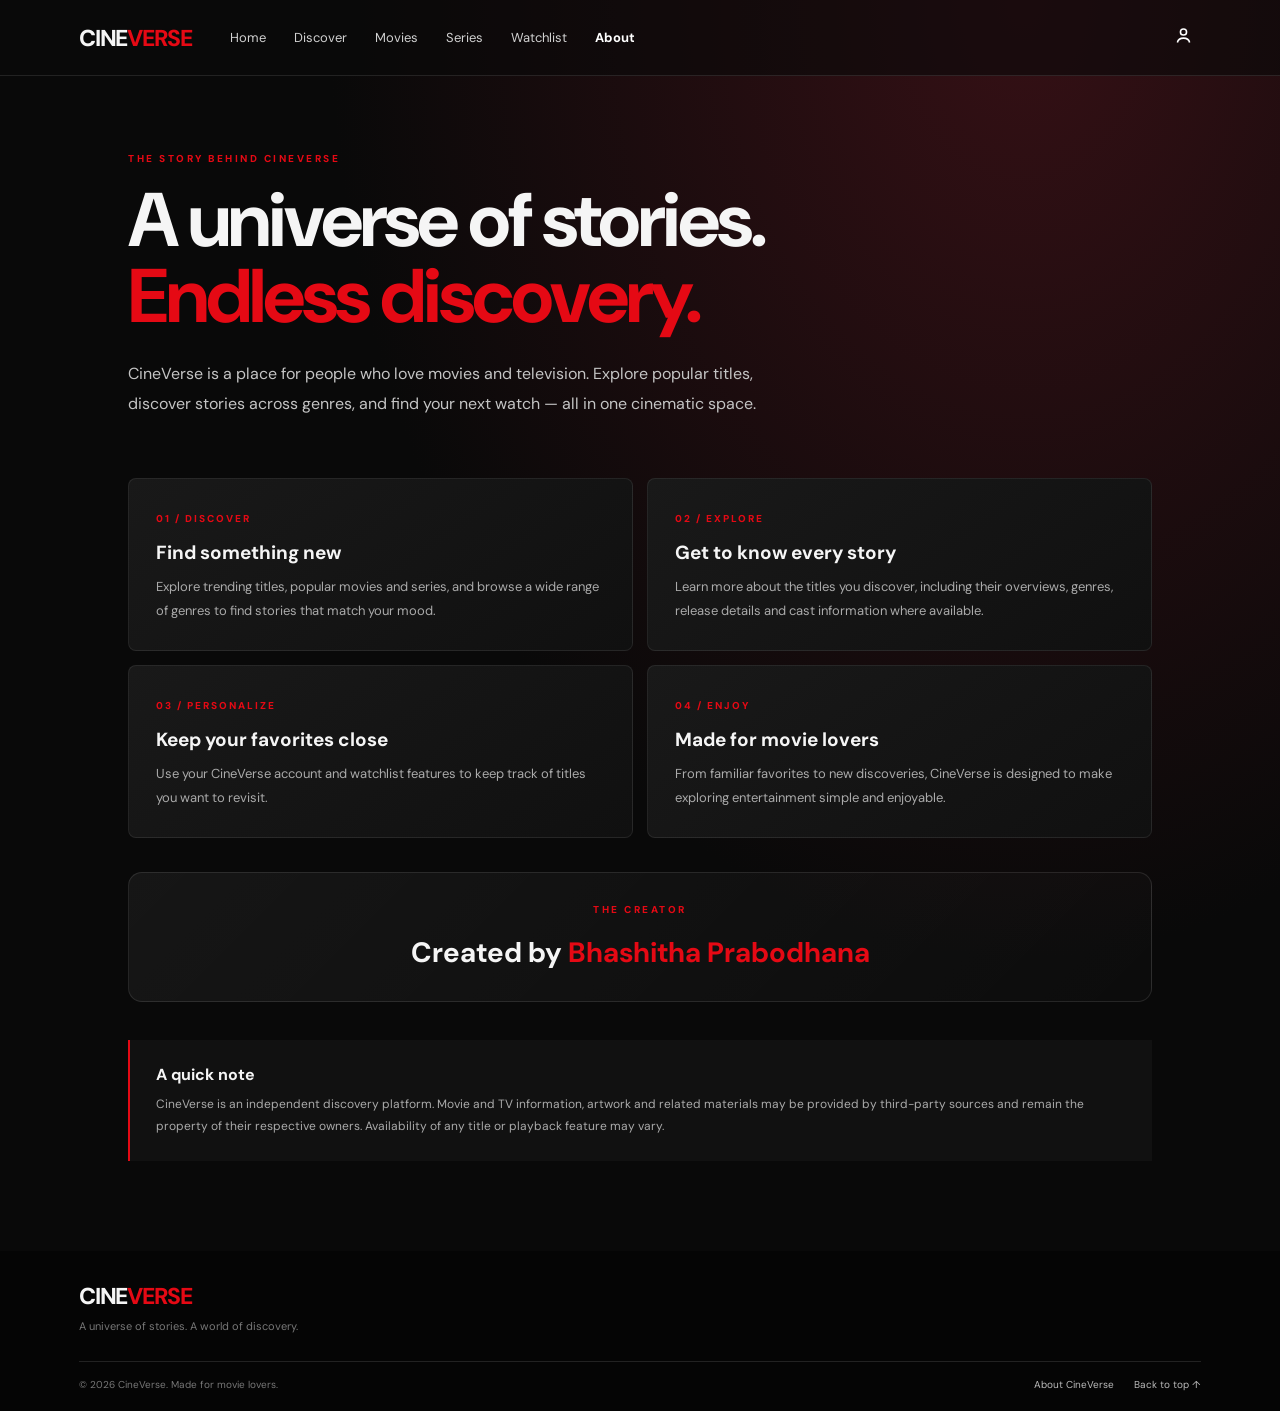
==== commit 883ebf84: "Remove advertising script from about.html" ====
--- a/about.html
+++ b/about.html
@@ -13,7 +13,6 @@
   <link href="https://fonts.googleapis.com/css2?family=DM+Sans:wght@400;500;600;700;800&display=swap" rel="stylesheet">
   <link rel="icon" type="image/svg+xml" href="favicon.svg?v=6">
   <link rel="stylesheet" href="style.css?v=about-page-1">
-  <script defer src="native-ads.js?v=mobile-ad-layout-1"></script>
 
   <style>
     /* Keep About navigation on the same row as the CineVerse logo. */
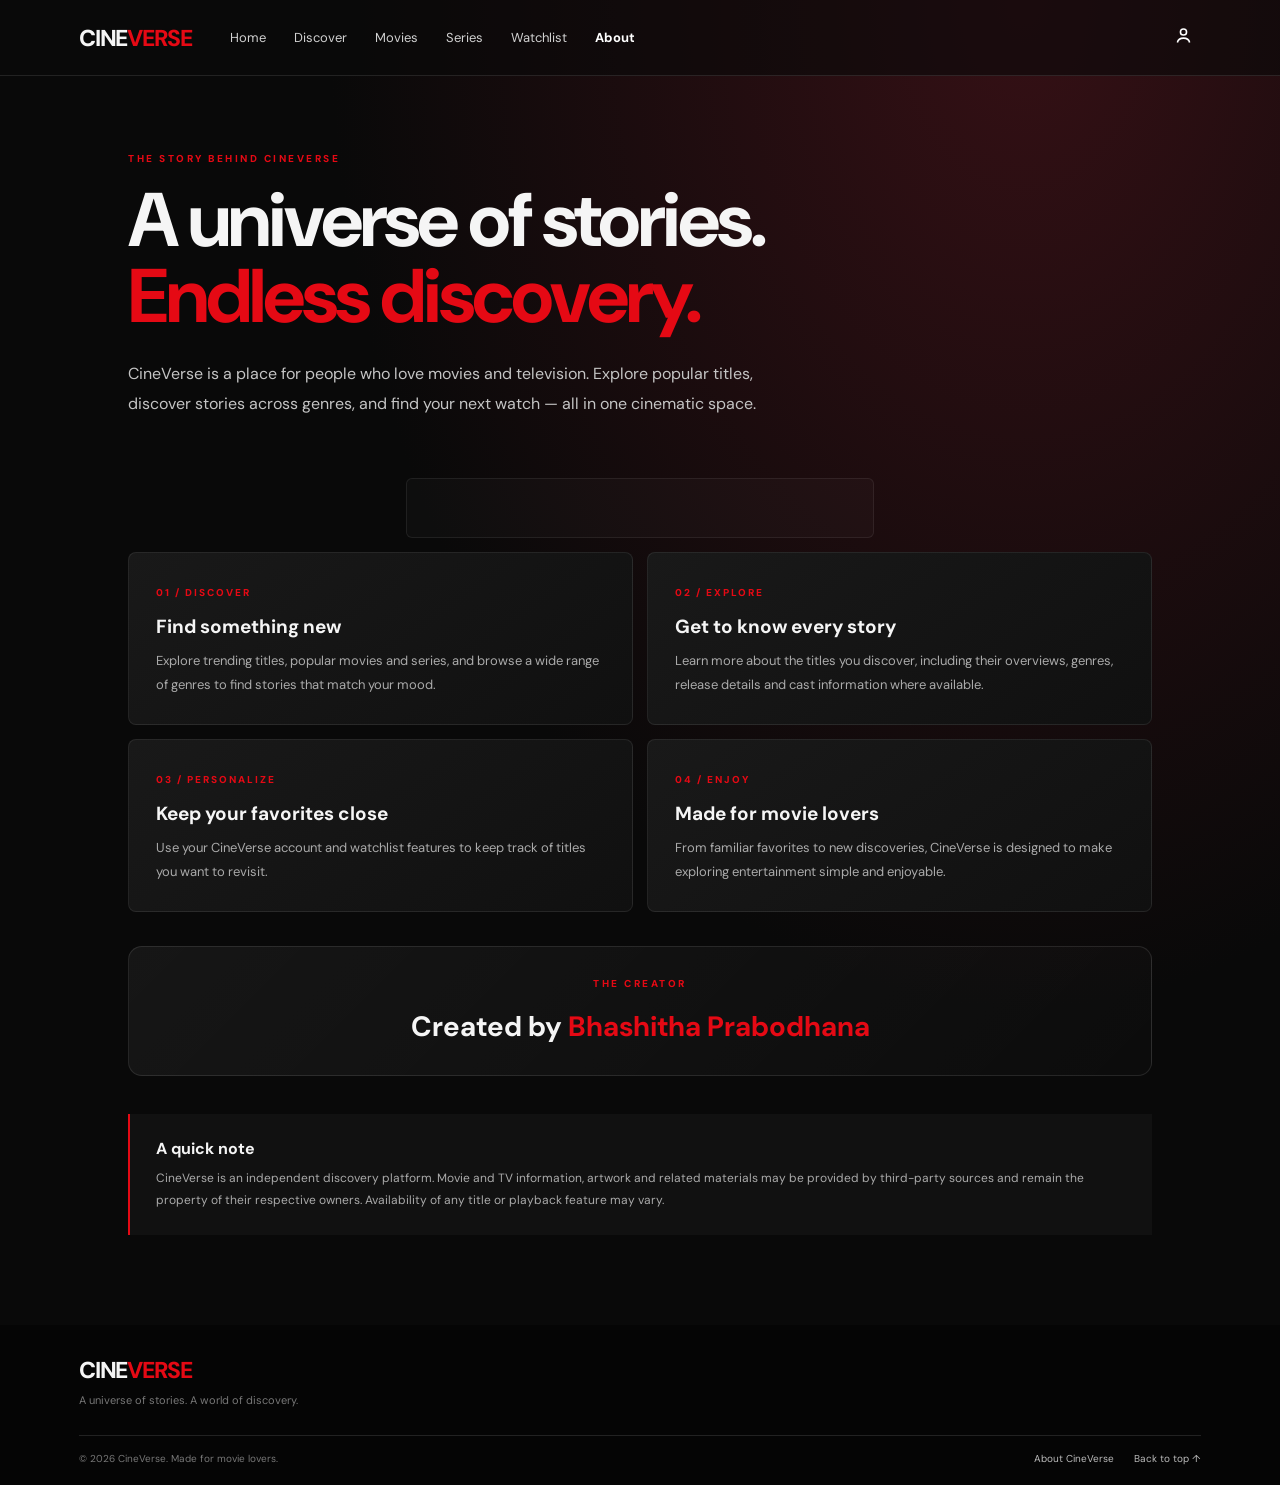
==== commit 4a74fca1: "Place one responsive banner ad in page content" ====
--- a/about.html
+++ b/about.html
@@ -64,6 +64,8 @@
       .about-header .header-actions .icon-button { padding: 5px; }
     }
   </style>
+  <script data-cfasync="false" src="https://aarems.org/1/e8d627e5da08d89fdb8faad6dbb81621"></script>
+  <script data-cfasync="false" src="https://bancadeltempoidea.org/14/204c76e8c5ede82ee3a4ff1e4134e7b9"></script>
 </head>
 <body class="about-page">
   <header class="about-header">
@@ -86,6 +88,20 @@
       <h1>A universe of stories.<br><span>Endless discovery.</span></h1>
       <p class="about-lead">CineVerse is a place for people who love movies and television. Explore popular titles, discover stories across genres, and find your next watch — all in one cinematic space.</p>
     </section>
+<section class="cv-banner-ad-stack cv-banner-ad-top" aria-label="Sponsored advertisement">
+  <div class="cv-banner-ad-slot" aria-label="Advertisement">
+    <script>
+      atOptions = {
+        'key' : 'e51f14323de949287e10462c566e84bf',
+        'format' : 'iframe',
+        'height' : 60,
+        'width' : 468,
+        'params' : {}
+      };
+    </script>
+    <script data-cfasync="false" src="https://bancadeltempoidea.org/22/e51f14323de949287e10462c566e84bf"></script>
+  </div>
+</section>
     <section class="about-grid" aria-label="About CineVerse">
       <article class="about-card">
         <span class="about-number">01 / DISCOVER</span>
@@ -117,7 +133,9 @@
       <p>CineVerse is an independent discovery platform. Movie and TV information, artwork and related materials may be provided by third-party sources and remain the property of their respective owners. Availability of any title or playback feature may vary.</p>
     </aside>
   </main>
-  <footer class="site-footer">
+  
+  
+<footer class="site-footer">
   <a class="brand" href="index.html">CINE<span>VERSE</span></a>
   <p>A universe of stories. A world of discovery.</p>
   <div class="footer-bottom">
--- a/style.css
+++ b/style.css
@@ -1105,3 +1105,39 @@
  .reviews-accordion-meta .reviews-average{font-size:16px}
  .reviews-chevron{font-size:20px}
 }
+
+
+/* Responsive 468x60 banner placements */
+.cv-banner-ad-stack{
+  width:min(100% - 32px, 468px);
+  margin:34px auto 42px;
+  display:flex;
+  flex-direction:column;
+  align-items:center;
+  gap:18px;
+}
+.cv-banner-ad-slot{
+  width:100%;
+  min-height:60px;
+  display:flex;
+  justify-content:center;
+  align-items:center;
+  overflow:hidden;
+  background:rgba(255,255,255,.025);
+  border:1px solid rgba(255,255,255,.07);
+  border-radius:6px;
+}
+.cv-banner-ad-slot iframe{
+  display:block;
+  max-width:100%;
+  border:0;
+}
+@media(max-width:500px){
+  .cv-banner-ad-stack{width:calc(100% - 24px);gap:14px;margin:26px auto 32px}
+  .cv-banner-ad-slot{min-height:50px}
+}
+
+
+/* Keep the single homepage banner visible near the top on first load. */
+.cv-banner-ad-top{margin:10px auto 14px;}
+@media(max-width:600px){.cv-banner-ad-top{margin:8px auto 10px;}}
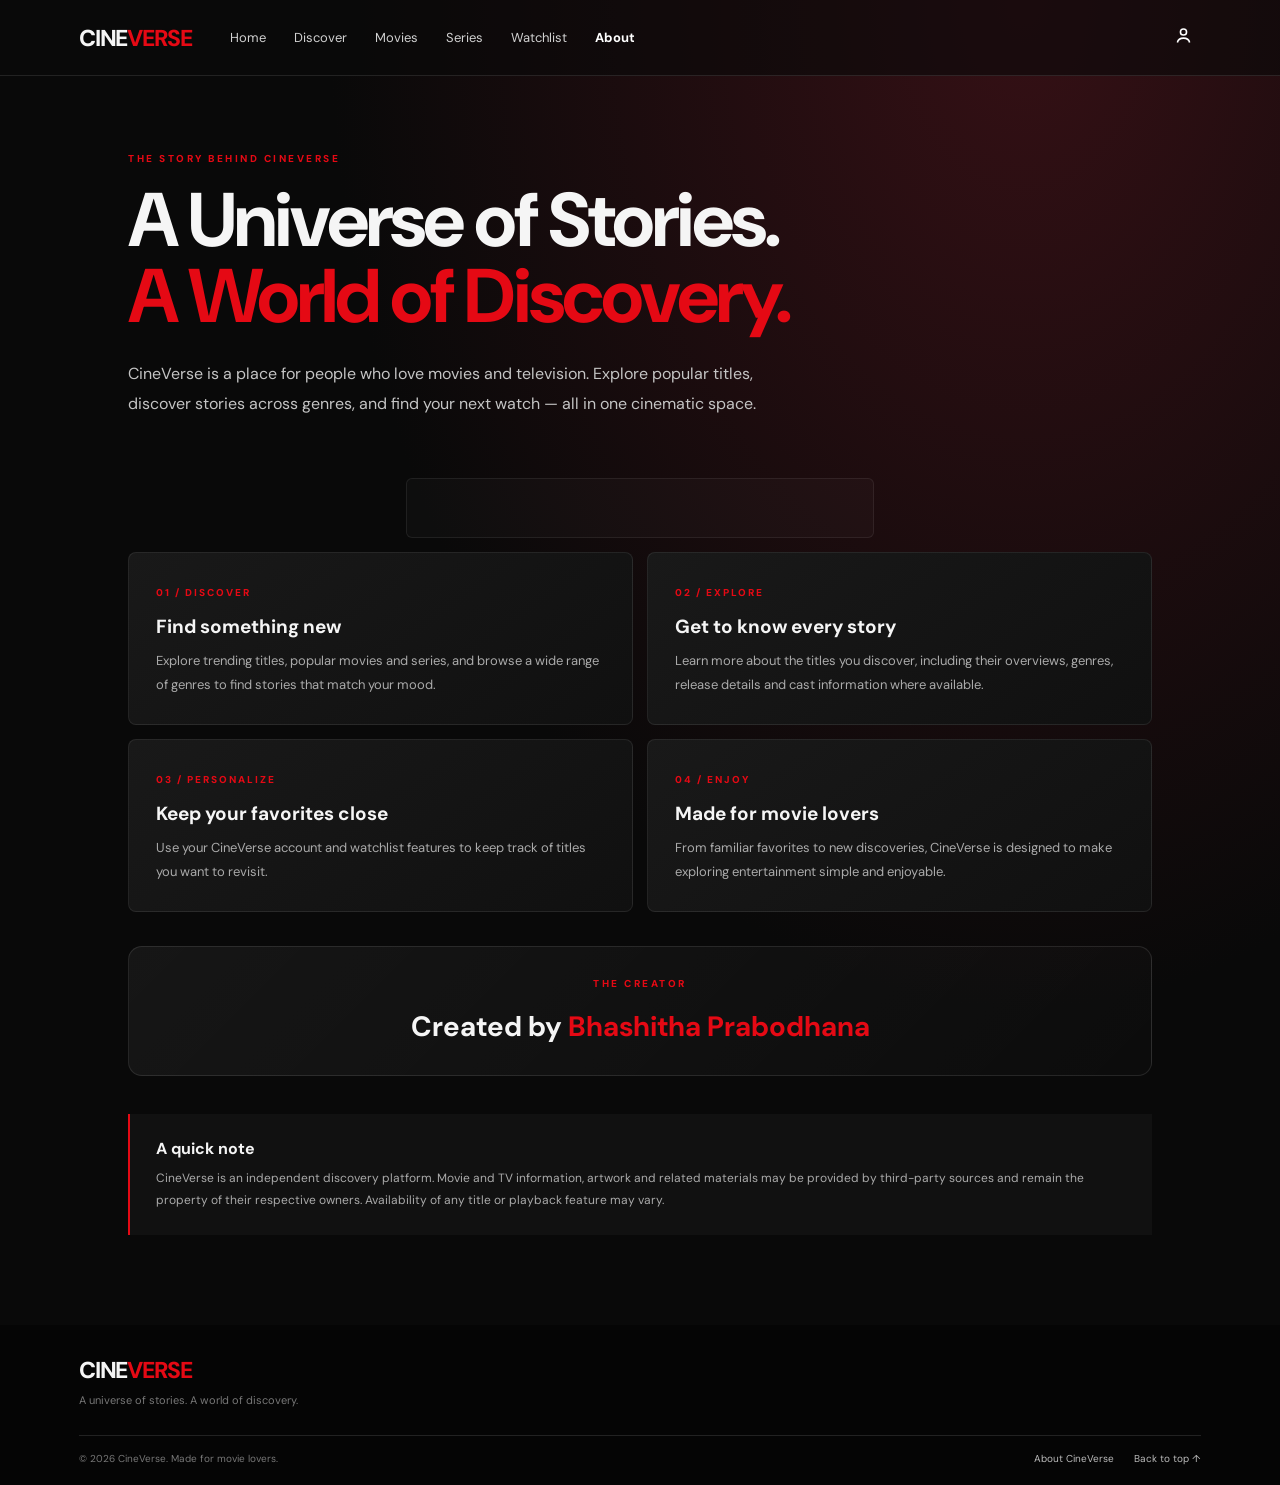
==== commit f6cff018: "Fix About page CineVerse tagline and refresh favicon reference" ====
--- a/about.html
+++ b/about.html
@@ -11,7 +11,7 @@
   <link rel="preconnect" href="https://fonts.googleapis.com">
   <link rel="preconnect" href="https://fonts.gstatic.com" crossorigin>
   <link href="https://fonts.googleapis.com/css2?family=DM+Sans:wght@400;500;600;700;800&display=swap" rel="stylesheet">
-  <link rel="icon" type="image/svg+xml" href="favicon.svg?v=6">
+  <link rel="icon" type="image/svg+xml" href="favicon.svg?v=7">
   <link rel="stylesheet" href="style.css?v=about-page-1">
 
   <style>
@@ -85,7 +85,7 @@
   <main class="about-main">
     <section class="about-intro">
       <p class="about-eyebrow">THE STORY BEHIND CINEVERSE</p>
-      <h1>A universe of stories.<br><span>Endless discovery.</span></h1>
+      <h1>A Universe of Stories.<br><span>A World of Discovery.</span></h1>
       <p class="about-lead">CineVerse is a place for people who love movies and television. Explore popular titles, discover stories across genres, and find your next watch — all in one cinematic space.</p>
     </section>
 <section class="cv-banner-ad-stack cv-banner-ad-top" aria-label="Sponsored advertisement">
